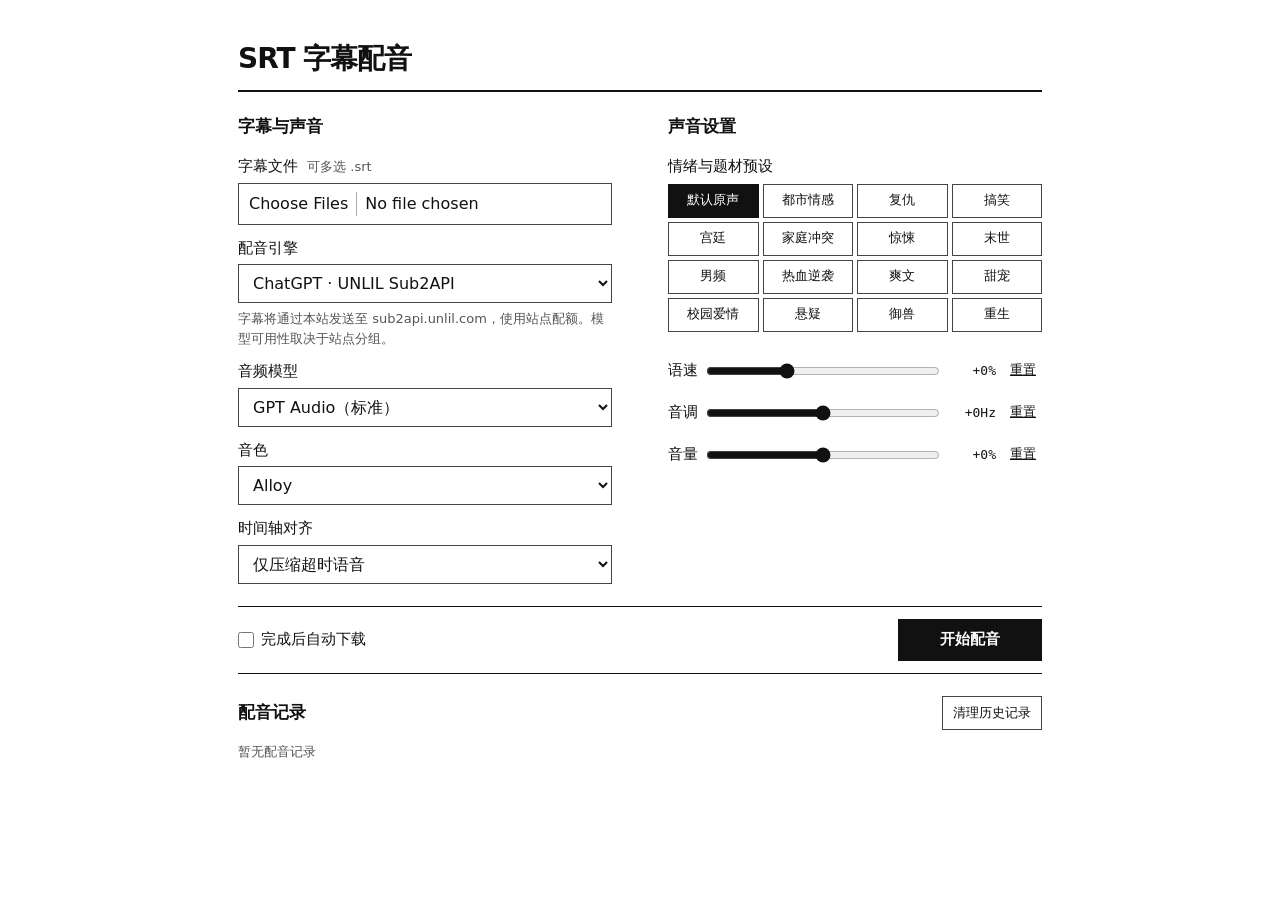
==== index.html @ a4a6eb02 "Offer engine-specific model, voice and Azure region menus" ====
<!doctype html>
<html lang="zh-CN"><head>
<meta charset="utf-8"><meta name="viewport" content="width=device-width,initial-scale=1">
<title>SRT 字幕配音</title>
<link rel="icon" href="data:,">
<link rel="stylesheet" href="./studio.css">
</head><body><main>
<header><h1>SRT 字幕配音</h1></header>
<div class="workspace">
<section aria-labelledby="source"><h2 id="source">字幕与声音</h2>
<label for="srtFiles">字幕文件 <small>可多选 .srt</small></label>
<input type="file" id="srtFiles" accept=".srt" multiple>
<label for="engineSelect">配音引擎</label>
<select id="engineSelect"><option value="local">浏览器本地语音</option><option value="azure-key">微软 Azure Speech · 自填密钥</option><option value="sub2api" selected>ChatGPT · UNLIL Sub2API</option><option value="compatible">兼容语音接口 · 自选模型</option><option value="azure" disabled hidden>微软 Azure Speech · 站点提供</option></select>
            <p id="engineNote"></p>
<div id="localFields" hidden><button type="button" id="downloadEngine">下载并缓存引擎（9.3 MB）</button></div>
<div id="azureFields" class="provider-fields" hidden>
<label for="azureRegion">Azure 资源区域</label><select id="azureRegion"><option value="" selected disabled>选择 Speech 资源所在区域</option><option value="japaneast">日本东部 · japaneast</option><option value="japanwest">日本西部 · japanwest</option><option value="eastasia">东亚 · eastasia</option><option value="southeastasia">东南亚 · southeastasia</option><option value="koreacentral">韩国中部 · koreacentral</option><option value="eastus">美国东部 · eastus</option><option value="eastus2">美国东部 2 · eastus2</option><option value="westus">美国西部 · westus</option><option value="westus2">美国西部 2 · westus2</option><option value="westeurope">西欧 · westeurope</option><option value="northeurope">北欧 · northeurope</option><option value="uksouth">英国南部 · uksouth</option><option value="australiaeast">澳大利亚东部 · australiaeast</option><option value="canadacentral">加拿大中部 · canadacentral</option><option value="centralindia">印度中部 · centralindia</option><option value="centralus">美国中部 · centralus</option><option value="francecentral">法国中部 · francecentral</option><option value="germanywestcentral">德国中西部 · germanywestcentral</option><option value=":other">其他（自定义）</option></select>
<input id="azureRegionOther" aria-label="自定义Azure 资源区域" placeholder="自定义Azure 资源区域" hidden spellcheck="false">
<label for="azureKey">Speech 资源密钥</label><input id="azureKey" type="password" autocomplete="off" spellcheck="false">
</div>
<div id="sub2Fields" class="provider-fields" hidden>
<label for="sub2Model">音频模型</label><select id="sub2Model"><option value="gpt-audio">GPT Audio（标准）</option><option value="gpt-audio-mini">GPT Audio mini（轻量）</option><option value=":other">其他（自定义）</option></select>
<input id="sub2ModelOther" aria-label="自定义音频模型" placeholder="自定义音频模型" hidden spellcheck="false">
<label for="sub2Voice">音色</label><select id="sub2Voice"><option value="alloy">Alloy</option><option value=":other">其他（自定义）</option></select>
<input id="sub2VoiceOther" aria-label="自定义音色" placeholder="自定义音色" hidden spellcheck="false">
</div>
<div id="customFields" class="provider-fields" hidden>
<label for="speechUrl">语音合成接口（完整 HTTPS 地址）</label><input id="speechUrl" type="url" value="https://api.openai.com/v1/audio/speech" spellcheck="false">
<label for="speechModel">语音模型</label><select id="speechModel"><option value="gpt-4o-mini-tts">GPT-4o mini TTS</option><option value="tts-1">TTS-1（低延迟）</option><option value="tts-1-hd">TTS-1 HD（高音质）</option><option value=":other">其他（自定义）</option></select>
<input id="speechModelOther" aria-label="自定义语音模型" placeholder="自定义语音模型" hidden spellcheck="false">
<label for="customVoice">音色</label><select id="customVoice"><option value="alloy">Alloy</option><option value=":other">其他（自定义）</option></select>
<input id="customVoiceOther" aria-label="自定义音色" placeholder="自定义音色" hidden spellcheck="false">
<label for="customKey">接口密钥</label><input id="customKey" type="password" autocomplete="off" spellcheck="false">
</div>
<label for="voiceSelect">配音员</label>
<select id="voiceSelect">
<option value="ja+m3">日语男声</option>
<option value="ja+f3">日语女声</option>
<option value="ko+m3">韩语男声</option>
<option value="ko+f3">韩语女声</option>
<option value="en-us+m3">英语男声</option>
<option value="en-us+f3">英语女声</option>
<option value="de+m3">德语男声</option>
<option value="de+f3">德语女声</option>
</select>
<label for="speedModeSelect">时间轴对齐</label>
<select id="speedModeSelect"><option value="仅加速">仅压缩超时语音</option><option value="加速和减速">拉伸或压缩至字幕时长</option></select>
</section>
<section aria-labelledby="settings"><h2 id="settings">声音设置</h2>
<fieldset><legend>情绪与题材预设</legend>
<div class="presets" id="presetContainer">
<button type="button" class="preset-btn active" onclick="applyPreset(0, 0, 0, this)">默认原声</button>
<button type="button" class="preset-btn" onclick="applyPreset(0, 0, -5, this)">都市情感</button>
<button type="button" class="preset-btn" onclick="applyPreset(-15, -10, 5, this)">复仇</button>
<button type="button" class="preset-btn" onclick="applyPreset(20, 15, 5, this)">搞笑</button>
<button type="button" class="preset-btn" onclick="applyPreset(-15, -5, 0, this)">宫廷</button>
<button type="button" class="preset-btn" onclick="applyPreset(15, 10, 15, this)">家庭冲突</button>
<button type="button" class="preset-btn" onclick="applyPreset(-20, -15, -10, this)">惊悚</button>
<button type="button" class="preset-btn" onclick="applyPreset(-15, -10, 0, this)">末世</button>
<button type="button" class="preset-btn" onclick="applyPreset(10, -5, 10, this)">男频</button>
<button type="button" class="preset-btn" onclick="applyPreset(25, 10, 15, this)">热血逆袭</button>
<button type="button" class="preset-btn" onclick="applyPreset(15, 5, 10, this)">爽文</button>
<button type="button" class="preset-btn" onclick="applyPreset(-5, 10, -5, this)">甜宠</button>
<button type="button" class="preset-btn" onclick="applyPreset(5, 10, 0, this)">校园爱情</button>
<button type="button" class="preset-btn" onclick="applyPreset(-15, -10, -5, this)">悬疑</button>
<button type="button" class="preset-btn" onclick="applyPreset(10, 0, 5, this)">御兽</button>
<button type="button" class="preset-btn" onclick="applyPreset(0, -5, 5, this)">重生</button>
</div></fieldset>
<div class="adjustments"><div class="adjust"><label for="rateSlider">语速</label>
        <input type="range" id="rateSlider" min="-50" max="100" value="0" oninput="updateValue('rateSlider','rateVal','%',true,true)">
        <output id="rateVal" for="rateSlider">+0%</output>
        <button class="reset-link" aria-label="重置语速" onclick="resetSlider('rateSlider',0,'rateVal','%',true)">重置</button></div>
<div class="adjust"><label for="pitchSlider">音调</label>
        <input type="range" id="pitchSlider" min="-50" max="50" value="0" oninput="updateValue('pitchSlider','pitchVal','Hz',true,true)">
        <output id="pitchVal" for="pitchSlider">+0Hz</output>
        <button class="reset-link" aria-label="重置音调" onclick="resetSlider('pitchSlider',0,'pitchVal','Hz',true)">重置</button></div>
<div class="adjust"><label for="volumeSlider">音量</label>
        <input type="range" id="volumeSlider" min="-50" max="50" value="0" oninput="updateValue('volumeSlider','volVal','%',true,true)">
        <output id="volVal" for="volumeSlider">+0%</output>
        <button class="reset-link" aria-label="重置音量" onclick="resetSlider('volumeSlider',0,'volVal','%',true)">重置</button></div></div></section>
</div>
<div class="run"><label class="check"><input type="checkbox" id="autoDlToggle" onchange="toggleAutoDl()">完成后自动下载</label><button id="submitBtn" onclick="startBatchConversion()">开始配音</button></div>
<p id="notice" role="status" hidden></p>
<section class="results" aria-labelledby="history"><div class="result-head"><h2 id="history">配音记录</h2><button onclick="clearFinishedTasks()">清理历史记录</button></div>
<div id="taskList"></div><p class="empty">暂无配音记录</p></section>
</main><script src="./studio.js"></script><script src="./cloud-speech.js"></script></body></html>
---- studio.css ----
:root {color-scheme:light; font:15px/1.5 system-ui,-apple-system,"Segoe UI",sans-serif; color:#111; background:#fff; accent-color:#111}
* {box-sizing:border-box}
body {margin:0}
main {max-width:860px; margin:clamp(16px,4vw,42px) auto; padding:0 clamp(14px,3vw,28px)}
header {border-bottom:2px solid; padding-bottom:14px}
h1,h2,p {margin:0}
h1 {font-size:clamp(22px,3vw,28px); line-height:1.2; letter-spacing:-.035em}
h2 {font-size:17px; margin-bottom:16px}
.workspace {display:grid; grid-template-columns:1fr 1fr; gap:clamp(24px,5vw,56px); padding:22px 0}
section,.workspace>* {min-width:0}
label,legend {display:block; margin:12px 0 5px; font-weight:550}
small,#engineNote,.empty {color:#555; font-weight:400; font-size:13px}
small {margin-inline-start:4px}
input,select,button {font:inherit; color:inherit; max-width:100%}
input:not([type=range],[type=checkbox]),select,button {background:#fff; border:1px solid #444; border-radius:0; padding:8px 10px}
input:not([type=range],[type=checkbox]),select {width:100%; font-size:16px; min-width:0}
input[type=file] {overflow:hidden; text-overflow:ellipsis}
input::file-selector-button {border:0; border-right:1px solid #aaa; border-radius:0; font:inherit; background:white; color:inherit; margin-right:8px; padding:0 8px 0 0; cursor:pointer}
button {cursor:pointer; line-height:1.25}
button:disabled {opacity:.55; cursor:wait}
:focus-visible {outline:2px solid #111; outline-offset:2px}
button:hover:not(:disabled) {background:#eee}
#engineNote {margin:6px 0 0; overflow-wrap:anywhere}
fieldset {min-width:0; padding:0; border:0; margin:0}
legend {margin:0 0 6px; padding:0}
.presets {display:grid; grid-template-columns:repeat(4,minmax(0,1fr)); gap:4px}
.preset-btn {font-size:13px; min-height:34px; padding:4px 2px}
.preset-btn.active,#submitBtn {color:white; background:#111; border-color:#111}
.preset-btn.active:hover,#submitBtn:hover:not(:disabled) {background:#333}
.adjustments {margin-top:18px}
.adjust {display:grid; grid-template-columns:auto minmax(40px,1fr) 5ch auto; gap:8px; align-items:center; min-height:42px}
.adjust label,.check {margin:0}
.adjust input {width:100%; margin:0}
output {font:13px/1.2 ui-monospace,monospace; text-align:right}
.reset-link {border:0; padding:6px; text-decoration:underline; font-size:13px}
.run,.result-head {display:flex; align-items:center; justify-content:space-between; gap:12px; flex-wrap:wrap}
.run {border-block:1px solid; padding:12px 0}
.check {display:flex; align-items:center; gap:7px; font-weight:400}
.check input {margin:0; width:16px; height:16px}
#submitBtn {min-width:144px; min-height:42px; font-weight:650}
.results {margin-top:22px}
.result-head h2 {margin:0}
.result-head button,.task-actions button {font-size:13px}
.empty,#notice {margin-top:12px}
#taskList:not(:empty)+.empty,[hidden] {display:none!important}
.task-item {display:grid; grid-template-columns:minmax(0,1fr) auto; gap:8px; align-items:center; border-top:1px solid #bbb; margin-top:10px; padding-top:10px}
.task-info {display:grid; overflow-wrap:anywhere}
.task-info span {font-size:13px}
.task-actions a {color:inherit; text-underline-offset:3px}
audio {grid-column:1/-1; width:100%; height:34px}
@media(max-width:660px) {
  .workspace {grid-template-columns:1fr; gap:20px; padding:18px 0}
  .workspace section+section {border-top:1px solid #aaa; padding-top:16px}
  h2 {margin-bottom:12px}
  .preset-btn {min-height:38px}
}
@media(max-width:360px) {.run {align-items:stretch; flex-direction:column}.presets {grid-template-columns:repeat(3,minmax(0,1fr))}}
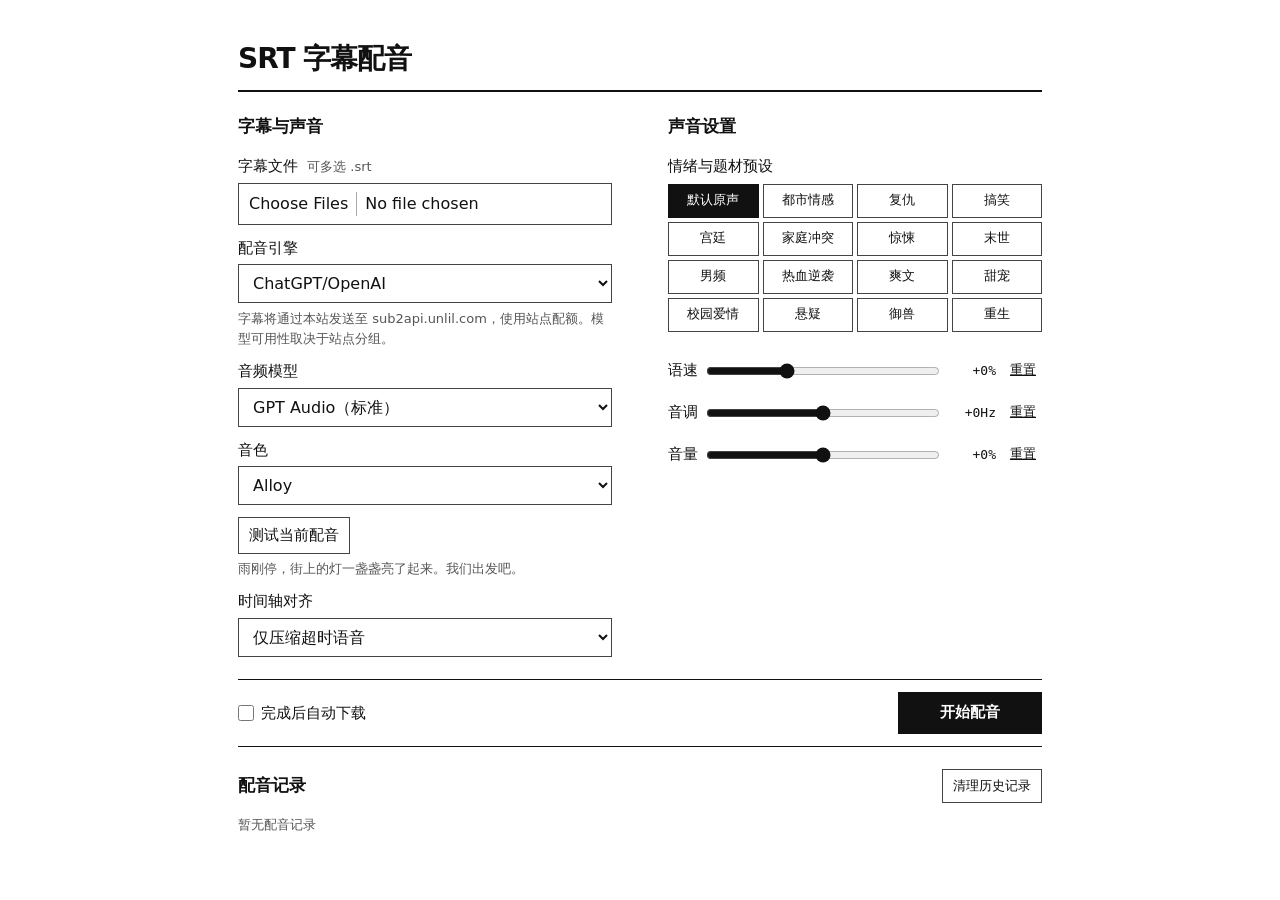
==== commit faf9ca7c: "Generate engine-specific voice samples with the selected settings" ====
--- a/index.html
+++ b/index.html
@@ -11,7 +11,7 @@
 <label for="srtFiles">字幕文件 <small>可多选 .srt</small></label>
 <input type="file" id="srtFiles" accept=".srt" multiple>
 <label for="engineSelect">配音引擎</label>
-<select id="engineSelect"><option value="local">浏览器本地语音</option><option value="azure-key">微软 Azure Speech · 自填密钥</option><option value="sub2api" selected>ChatGPT · UNLIL Sub2API</option><option value="compatible">兼容语音接口 · 自选模型</option><option value="azure" disabled hidden>微软 Azure Speech · 站点提供</option></select>
+<select id="engineSelect"><option value="local">浏览器本地语音</option><option value="azure-key">微软 Azure Speech · 自填密钥</option><option value="sub2api" selected>ChatGPT/OpenAI</option><option value="compatible">兼容语音接口 · 自选模型</option><option value="azure" disabled hidden>微软 Azure Speech · 站点提供</option></select>
             <p id="engineNote"></p>
 <div id="localFields" hidden><button type="button" id="downloadEngine">下载并缓存引擎（9.3 MB）</button></div>
 <div id="azureFields" class="provider-fields" hidden>
@@ -44,6 +44,8 @@
 <option value="de+m3">德语男声</option>
 <option value="de+f3">德语女声</option>
 </select>
+<div class="voice-example"><button type="button" id="sampleBtn" onclick="startBatchConversion(true)">测试当前配音</button>
+<p id="sampleText"></p></div>
 <label for="speedModeSelect">时间轴对齐</label>
 <select id="speedModeSelect"><option value="仅加速">仅压缩超时语音</option><option value="加速和减速">拉伸或压缩至字幕时长</option></select>
 </section>
--- a/studio.css
+++ b/studio.css
@@ -55,3 +55,6 @@
   .preset-btn {min-height:38px}
 }
 @media(max-width:360px) {.run {align-items:stretch; flex-direction:column}.presets {grid-template-columns:repeat(3,minmax(0,1fr))}}
+
+.voice-example {margin-top:12px}
+#sampleText {font-size:13px; color:#555; margin:5px 0 0}
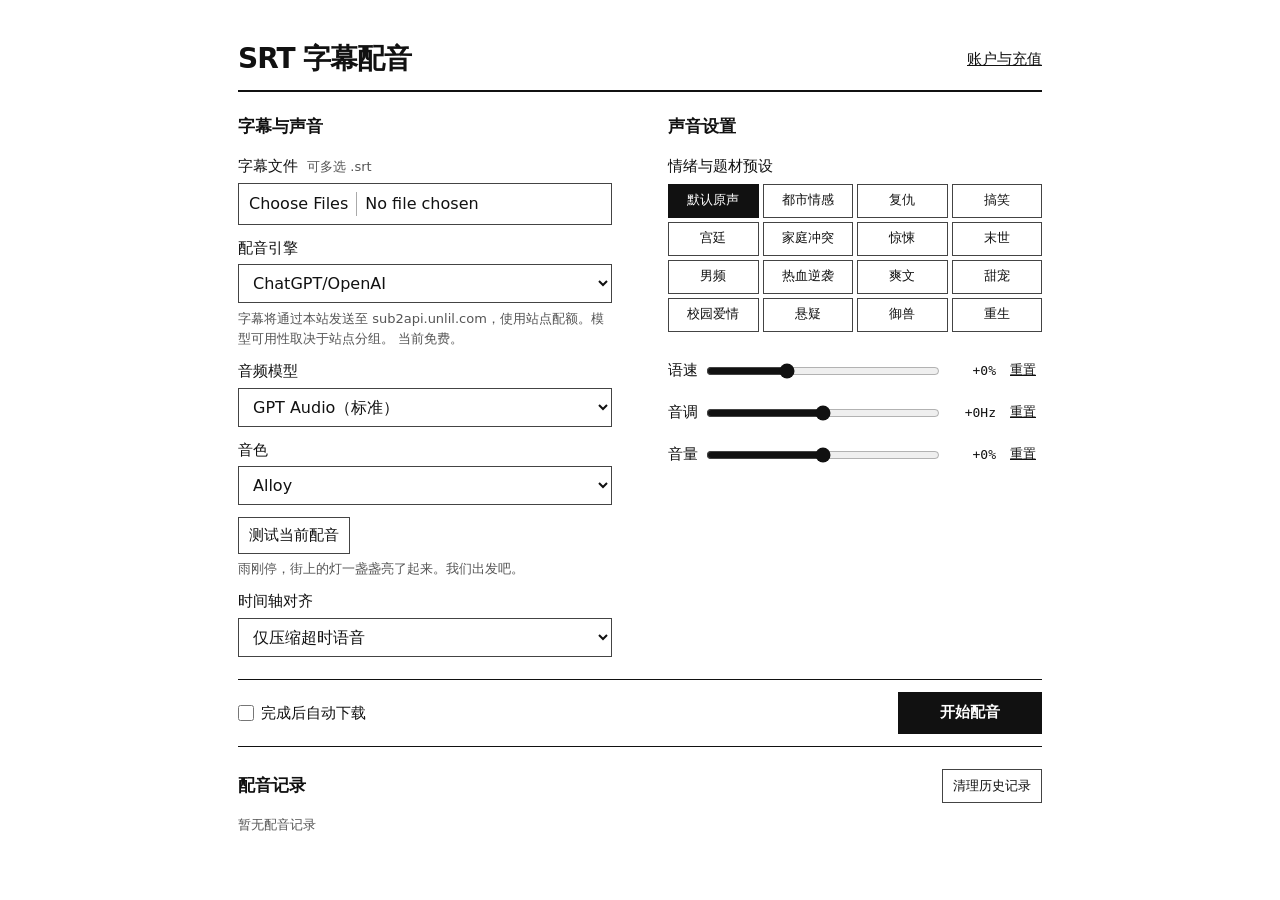
==== commit 409bd492: "Add user accounts, prepaid speech credits and UnlilPay checkout" ====
--- a/index.html
+++ b/index.html
@@ -5,7 +5,7 @@
 <link rel="icon" href="data:,">
 <link rel="stylesheet" href="./studio.css">
 </head><body><main>
-<header><h1>SRT 字幕配音</h1></header>
+<header><h1>SRT 字幕配音</h1><a href="/account">账户与充值</a></header>
 <div class="workspace">
 <section aria-labelledby="source"><h2 id="source">字幕与声音</h2>
 <label for="srtFiles">字幕文件 <small>可多选 .srt</small></label>
--- a/studio.css
+++ b/studio.css
@@ -58,3 +58,5 @@
 
 .voice-example {margin-top:12px}
 #sampleText {font-size:13px; color:#555; margin:5px 0 0}
+
+header {display:flex;justify-content:space-between;align-items:center;gap:12px} header a {color:inherit}
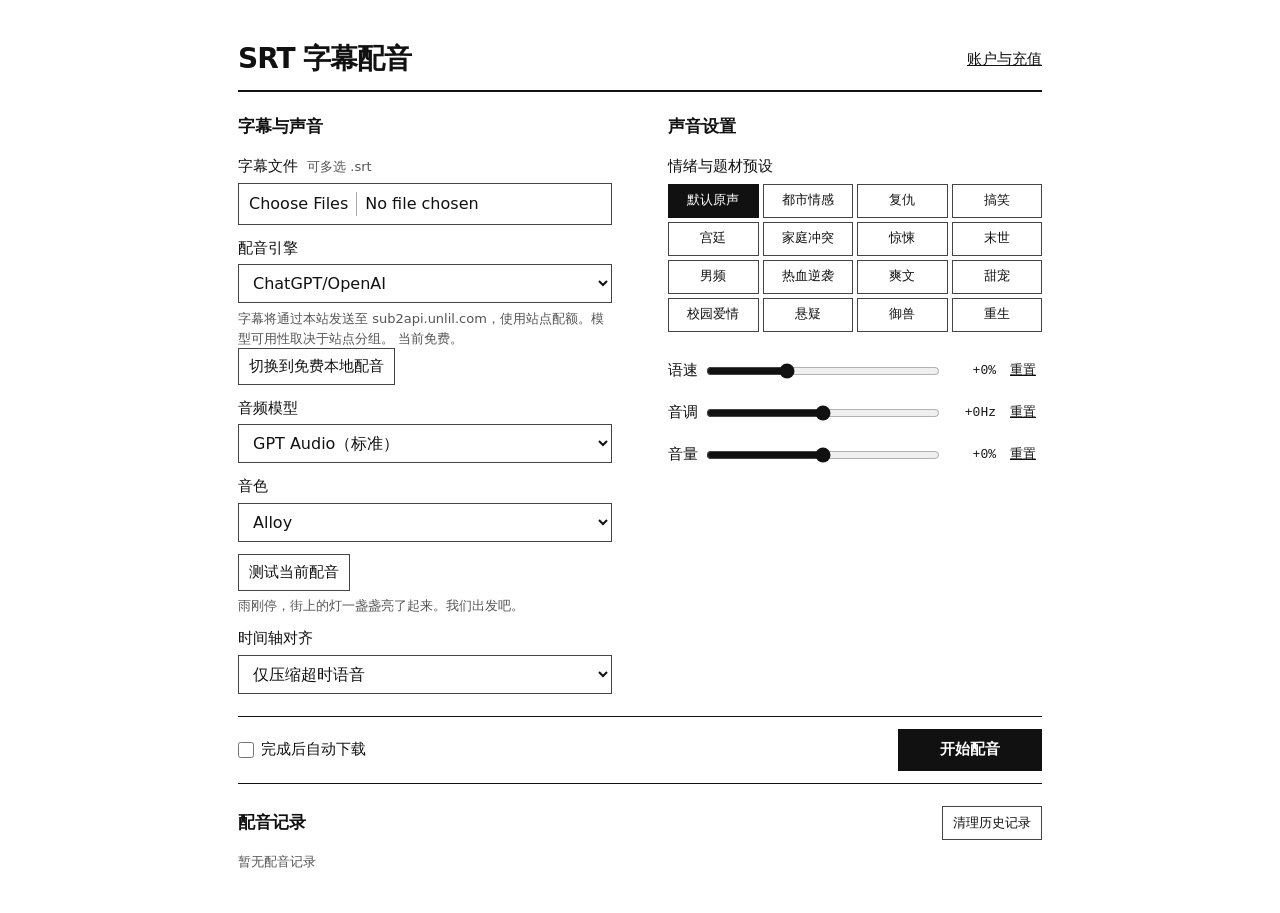
==== commit c6a9535e: "Add manual local speech recovery and engine download progress" ====
--- a/index.html
+++ b/index.html
@@ -13,6 +13,7 @@
 <label for="engineSelect">配音引擎</label>
 <select id="engineSelect"><option value="local">浏览器本地语音</option><option value="azure-key">微软 Azure Speech · 自填密钥</option><option value="sub2api" selected>ChatGPT/OpenAI</option><option value="compatible">兼容语音接口 · 自选模型</option><option value="azure" disabled hidden>微软 Azure Speech · 站点提供</option></select>
             <p id="engineNote"></p>
+<button type="button" id="useLocal">切换到免费本地配音</button>
 <div id="localFields" hidden><button type="button" id="downloadEngine">下载并缓存引擎（9.3 MB）</button></div>
 <div id="azureFields" class="provider-fields" hidden>
 <label for="azureRegion">Azure 资源区域</label><select id="azureRegion"><option value="" selected disabled>选择 Speech 资源所在区域</option><option value="japaneast">日本东部 · japaneast</option><option value="japanwest">日本西部 · japanwest</option><option value="eastasia">东亚 · eastasia</option><option value="southeastasia">东南亚 · southeastasia</option><option value="koreacentral">韩国中部 · koreacentral</option><option value="eastus">美国东部 · eastus</option><option value="eastus2">美国东部 2 · eastus2</option><option value="westus">美国西部 · westus</option><option value="westus2">美国西部 2 · westus2</option><option value="westeurope">西欧 · westeurope</option><option value="northeurope">北欧 · northeurope</option><option value="uksouth">英国南部 · uksouth</option><option value="australiaeast">澳大利亚东部 · australiaeast</option><option value="canadacentral">加拿大中部 · canadacentral</option><option value="centralindia">印度中部 · centralindia</option><option value="centralus">美国中部 · centralus</option><option value="francecentral">法国中部 · francecentral</option><option value="germanywestcentral">德国中西部 · germanywestcentral</option><option value=":other">其他（自定义）</option></select>
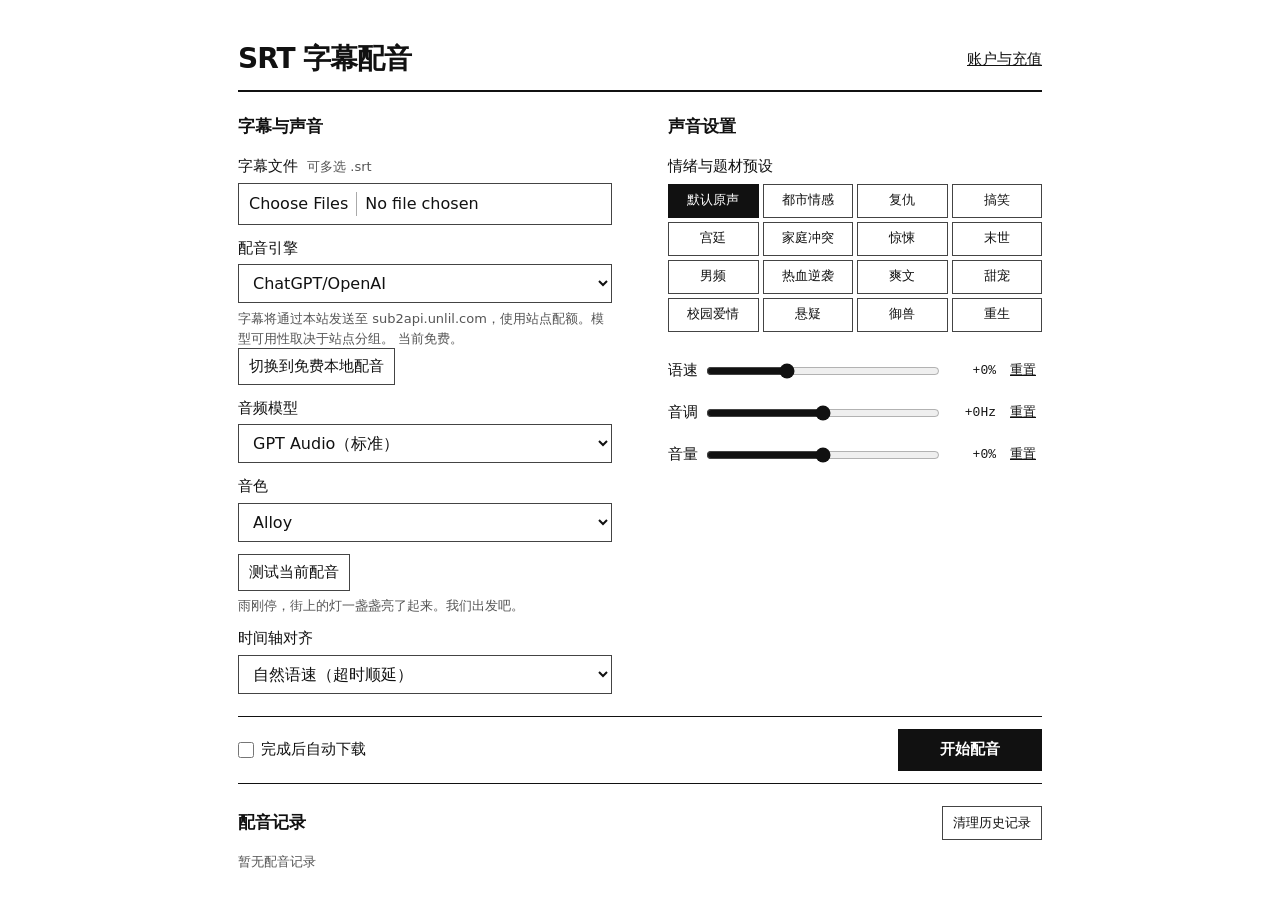
==== commit 3528b45c: "Support native subtitle pacing and administrator-managed Microsoft Neural voices" ====
--- a/index.html
+++ b/index.html
@@ -11,7 +11,7 @@
 <label for="srtFiles">字幕文件 <small>可多选 .srt</small></label>
 <input type="file" id="srtFiles" accept=".srt" multiple>
 <label for="engineSelect">配音引擎</label>
-<select id="engineSelect"><option value="local">浏览器本地语音</option><option value="azure-key">微软 Azure Speech · 自填密钥</option><option value="sub2api" selected>ChatGPT/OpenAI</option><option value="compatible">兼容语音接口 · 自选模型</option><option value="azure" disabled hidden>微软 Azure Speech · 站点提供</option></select>
+<select id="engineSelect"><option value="local">浏览器本地语音</option><option value="azure-key">微软 Azure Speech · 自填密钥</option><option value="sub2api" selected>ChatGPT/OpenAI</option><option value="compatible">兼容语音接口 · 自选模型</option><option value="azure">微软 Neural · 原版音色</option></select>
             <p id="engineNote"></p>
 <button type="button" id="useLocal">切换到免费本地配音</button>
 <div id="localFields" hidden><button type="button" id="downloadEngine">下载并缓存引擎（9.3 MB）</button></div>
@@ -48,7 +48,7 @@
 <div class="voice-example"><button type="button" id="sampleBtn" onclick="startBatchConversion(true)">测试当前配音</button>
 <p id="sampleText"></p></div>
 <label for="speedModeSelect">时间轴对齐</label>
-<select id="speedModeSelect"><option value="仅加速">仅压缩超时语音</option><option value="加速和减速">拉伸或压缩至字幕时长</option></select>
+<select id="speedModeSelect"><option value="natural" selected>自然语速（超时顺延）</option><option value="仅加速">仅压缩超时语音</option><option value="加速和减速">拉伸或压缩至字幕时长</option></select>
 </section>
 <section aria-labelledby="settings"><h2 id="settings">声音设置</h2>
 <fieldset><legend>情绪与题材预设</legend>
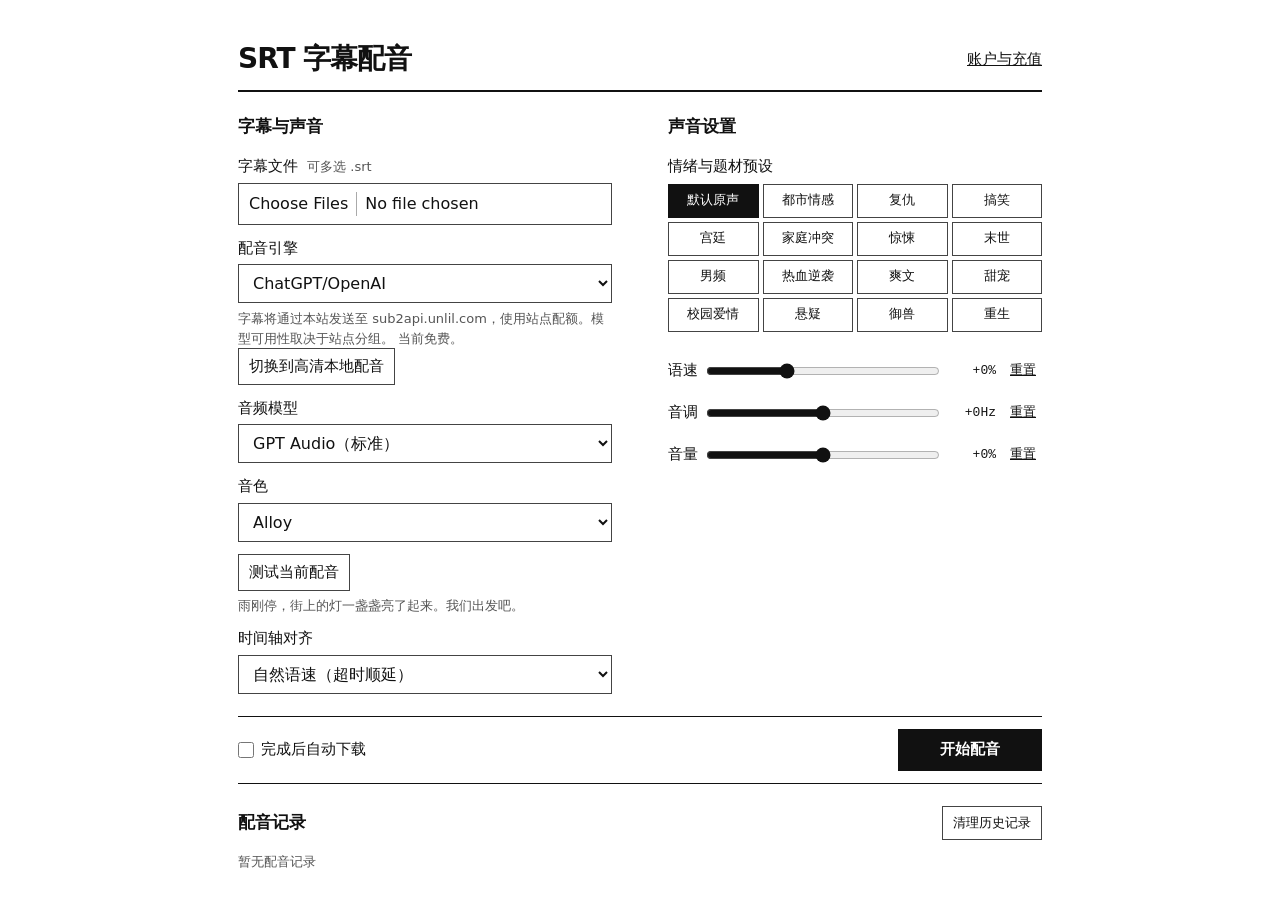
==== commit b02d4531: "Add manually cached neural voices for Mandarin, Japanese, Korean, English and German" ====
--- a/index.html
+++ b/index.html
@@ -11,10 +11,11 @@
 <label for="srtFiles">字幕文件 <small>可多选 .srt</small></label>
 <input type="file" id="srtFiles" accept=".srt" multiple>
 <label for="engineSelect">配音引擎</label>
-<select id="engineSelect"><option value="local">浏览器本地语音</option><option value="azure-key">微软 Azure Speech · 自填密钥</option><option value="sub2api" selected>ChatGPT/OpenAI</option><option value="compatible">兼容语音接口 · 自选模型</option><option value="azure">微软 Neural · 原版音色</option></select>
+<select id="engineSelect"><option value="neural">本地神经配音 · 高清</option><option value="local">浏览器本地语音 · 轻量</option><option value="azure-key">微软 Azure Speech · 自填密钥</option><option value="sub2api" selected>ChatGPT/OpenAI</option><option value="compatible">兼容语音接口 · 自选模型</option><option value="azure">微软 Neural · 原版音色</option></select>
             <p id="engineNote"></p>
-<button type="button" id="useLocal">切换到免费本地配音</button>
+<button type="button" id="useLocal">切换到高清本地配音</button>
 <div id="localFields" hidden><button type="button" id="downloadEngine">下载并缓存引擎（9.3 MB）</button></div>
+<div id="neuralFields" hidden><label for="neuralVoice">语言与音色</label><select id="neuralVoice"><option value="cmn">普通话 · Huayan</option><option value="ja">日语 · CSS10</option><option value="en-us">英语 · Lessac</option><option value="ko">韩语 · KSS</option><option value="de">德语 · Thorsten</option></select><button type="button" id="neuralDownload">下载并缓存音色</button></div>
 <div id="azureFields" class="provider-fields" hidden>
 <label for="azureRegion">Azure 资源区域</label><select id="azureRegion"><option value="" selected disabled>选择 Speech 资源所在区域</option><option value="japaneast">日本东部 · japaneast</option><option value="japanwest">日本西部 · japanwest</option><option value="eastasia">东亚 · eastasia</option><option value="southeastasia">东南亚 · southeastasia</option><option value="koreacentral">韩国中部 · koreacentral</option><option value="eastus">美国东部 · eastus</option><option value="eastus2">美国东部 2 · eastus2</option><option value="westus">美国西部 · westus</option><option value="westus2">美国西部 2 · westus2</option><option value="westeurope">西欧 · westeurope</option><option value="northeurope">北欧 · northeurope</option><option value="uksouth">英国南部 · uksouth</option><option value="australiaeast">澳大利亚东部 · australiaeast</option><option value="canadacentral">加拿大中部 · canadacentral</option><option value="centralindia">印度中部 · centralindia</option><option value="centralus">美国中部 · centralus</option><option value="francecentral">法国中部 · francecentral</option><option value="germanywestcentral">德国中西部 · germanywestcentral</option><option value=":other">其他（自定义）</option></select>
 <input id="azureRegionOther" aria-label="自定义Azure 资源区域" placeholder="自定义Azure 资源区域" hidden spellcheck="false">
@@ -87,4 +88,4 @@
 <p id="notice" role="status" hidden></p>
 <section class="results" aria-labelledby="history"><div class="result-head"><h2 id="history">配音记录</h2><button onclick="clearFinishedTasks()">清理历史记录</button></div>
 <div id="taskList"></div><p class="empty">暂无配音记录</p></section>
-</main><script src="./studio.js"></script><script src="./cloud-speech.js"></script></body></html>
+</main><script src="./studio.js"></script><script src="./neural.js"></script><script src="./cloud-speech.js"></script></body></html>
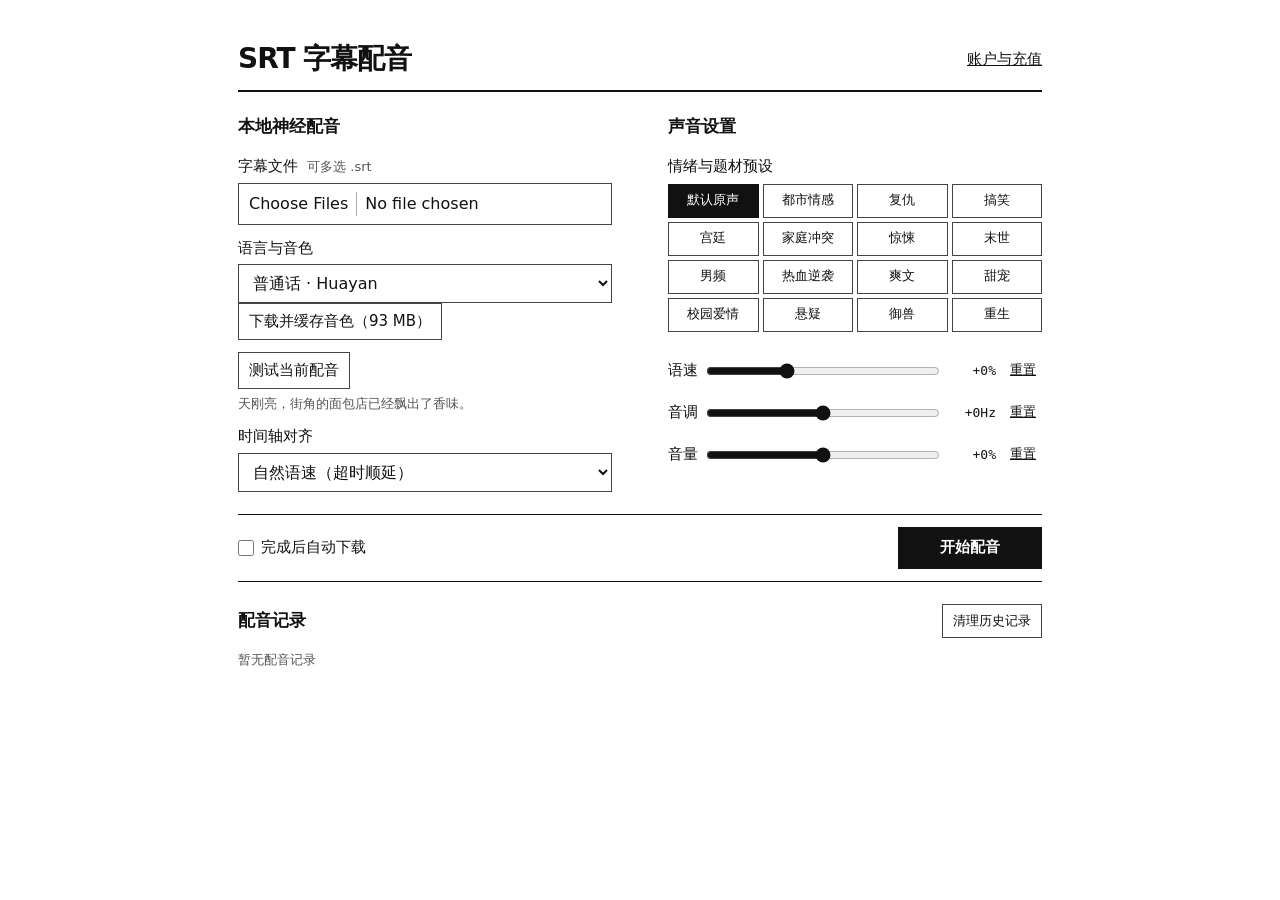
==== commit a5c675b5: "Keep only local neural dubbing and retire cloud speech routes" ====
--- a/index.html
+++ b/index.html
@@ -7,45 +7,10 @@
 </head><body><main>
 <header><h1>SRT 字幕配音</h1><a href="/account">账户与充值</a></header>
 <div class="workspace">
-<section aria-labelledby="source"><h2 id="source">字幕与声音</h2>
+<section aria-labelledby="source"><h2 id="source">本地神经配音</h2>
 <label for="srtFiles">字幕文件 <small>可多选 .srt</small></label>
 <input type="file" id="srtFiles" accept=".srt" multiple>
-<label for="engineSelect">配音引擎</label>
-<select id="engineSelect"><option value="neural">本地神经配音 · 高清</option><option value="local">浏览器本地语音 · 轻量</option><option value="azure-key">微软 Azure Speech · 自填密钥</option><option value="sub2api" selected>ChatGPT/OpenAI</option><option value="compatible">兼容语音接口 · 自选模型</option><option value="azure">微软 Neural · 原版音色</option></select>
-            <p id="engineNote"></p>
-<button type="button" id="useLocal">切换到高清本地配音</button>
-<div id="localFields" hidden><button type="button" id="downloadEngine">下载并缓存引擎（9.3 MB）</button></div>
-<div id="neuralFields" hidden><label for="neuralVoice">语言与音色</label><select id="neuralVoice"><option value="cmn">普通话 · Huayan</option><option value="ja">日语 · CSS10</option><option value="en-us">英语 · Lessac</option><option value="ko">韩语 · KSS</option><option value="de">德语 · Thorsten</option></select><button type="button" id="neuralDownload">下载并缓存音色</button></div>
-<div id="azureFields" class="provider-fields" hidden>
-<label for="azureRegion">Azure 资源区域</label><select id="azureRegion"><option value="" selected disabled>选择 Speech 资源所在区域</option><option value="japaneast">日本东部 · japaneast</option><option value="japanwest">日本西部 · japanwest</option><option value="eastasia">东亚 · eastasia</option><option value="southeastasia">东南亚 · southeastasia</option><option value="koreacentral">韩国中部 · koreacentral</option><option value="eastus">美国东部 · eastus</option><option value="eastus2">美国东部 2 · eastus2</option><option value="westus">美国西部 · westus</option><option value="westus2">美国西部 2 · westus2</option><option value="westeurope">西欧 · westeurope</option><option value="northeurope">北欧 · northeurope</option><option value="uksouth">英国南部 · uksouth</option><option value="australiaeast">澳大利亚东部 · australiaeast</option><option value="canadacentral">加拿大中部 · canadacentral</option><option value="centralindia">印度中部 · centralindia</option><option value="centralus">美国中部 · centralus</option><option value="francecentral">法国中部 · francecentral</option><option value="germanywestcentral">德国中西部 · germanywestcentral</option><option value=":other">其他（自定义）</option></select>
-<input id="azureRegionOther" aria-label="自定义Azure 资源区域" placeholder="自定义Azure 资源区域" hidden spellcheck="false">
-<label for="azureKey">Speech 资源密钥</label><input id="azureKey" type="password" autocomplete="off" spellcheck="false">
-</div>
-<div id="sub2Fields" class="provider-fields" hidden>
-<label for="sub2Model">音频模型</label><select id="sub2Model"><option value="gpt-audio">GPT Audio（标准）</option><option value="gpt-audio-mini">GPT Audio mini（轻量）</option><option value=":other">其他（自定义）</option></select>
-<input id="sub2ModelOther" aria-label="自定义音频模型" placeholder="自定义音频模型" hidden spellcheck="false">
-<label for="sub2Voice">音色</label><select id="sub2Voice"><option value="alloy">Alloy</option><option value=":other">其他（自定义）</option></select>
-<input id="sub2VoiceOther" aria-label="自定义音色" placeholder="自定义音色" hidden spellcheck="false">
-</div>
-<div id="customFields" class="provider-fields" hidden>
-<label for="speechUrl">语音合成接口（完整 HTTPS 地址）</label><input id="speechUrl" type="url" value="https://api.openai.com/v1/audio/speech" spellcheck="false">
-<label for="speechModel">语音模型</label><select id="speechModel"><option value="gpt-4o-mini-tts">GPT-4o mini TTS</option><option value="tts-1">TTS-1（低延迟）</option><option value="tts-1-hd">TTS-1 HD（高音质）</option><option value=":other">其他（自定义）</option></select>
-<input id="speechModelOther" aria-label="自定义语音模型" placeholder="自定义语音模型" hidden spellcheck="false">
-<label for="customVoice">音色</label><select id="customVoice"><option value="alloy">Alloy</option><option value=":other">其他（自定义）</option></select>
-<input id="customVoiceOther" aria-label="自定义音色" placeholder="自定义音色" hidden spellcheck="false">
-<label for="customKey">接口密钥</label><input id="customKey" type="password" autocomplete="off" spellcheck="false">
-</div>
-<label for="voiceSelect">配音员</label>
-<select id="voiceSelect">
-<option value="ja+m3">日语男声</option>
-<option value="ja+f3">日语女声</option>
-<option value="ko+m3">韩语男声</option>
-<option value="ko+f3">韩语女声</option>
-<option value="en-us+m3">英语男声</option>
-<option value="en-us+f3">英语女声</option>
-<option value="de+m3">德语男声</option>
-<option value="de+f3">德语女声</option>
-</select>
+<div id="neuralFields"><label for="neuralVoice">语言与音色</label><select id="neuralVoice"><option value="cmn">普通话 · Huayan</option><option value="ja">日语 · CSS10</option><option value="en-us">英语 · Lessac</option><option value="ko">韩语 · KSS</option><option value="de">德语 · Thorsten</option></select><button type="button" id="neuralDownload">下载并缓存音色</button></div>
 <div class="voice-example"><button type="button" id="sampleBtn" onclick="startBatchConversion(true)">测试当前配音</button>
 <p id="sampleText"></p></div>
 <label for="speedModeSelect">时间轴对齐</label>
@@ -88,4 +53,4 @@
 <p id="notice" role="status" hidden></p>
 <section class="results" aria-labelledby="history"><div class="result-head"><h2 id="history">配音记录</h2><button onclick="clearFinishedTasks()">清理历史记录</button></div>
 <div id="taskList"></div><p class="empty">暂无配音记录</p></section>
-</main><script src="./studio.js"></script><script src="./neural.js"></script><script src="./cloud-speech.js"></script></body></html>
+</main><script src="./studio.js"></script><script src="./neural.js"></script></body></html>
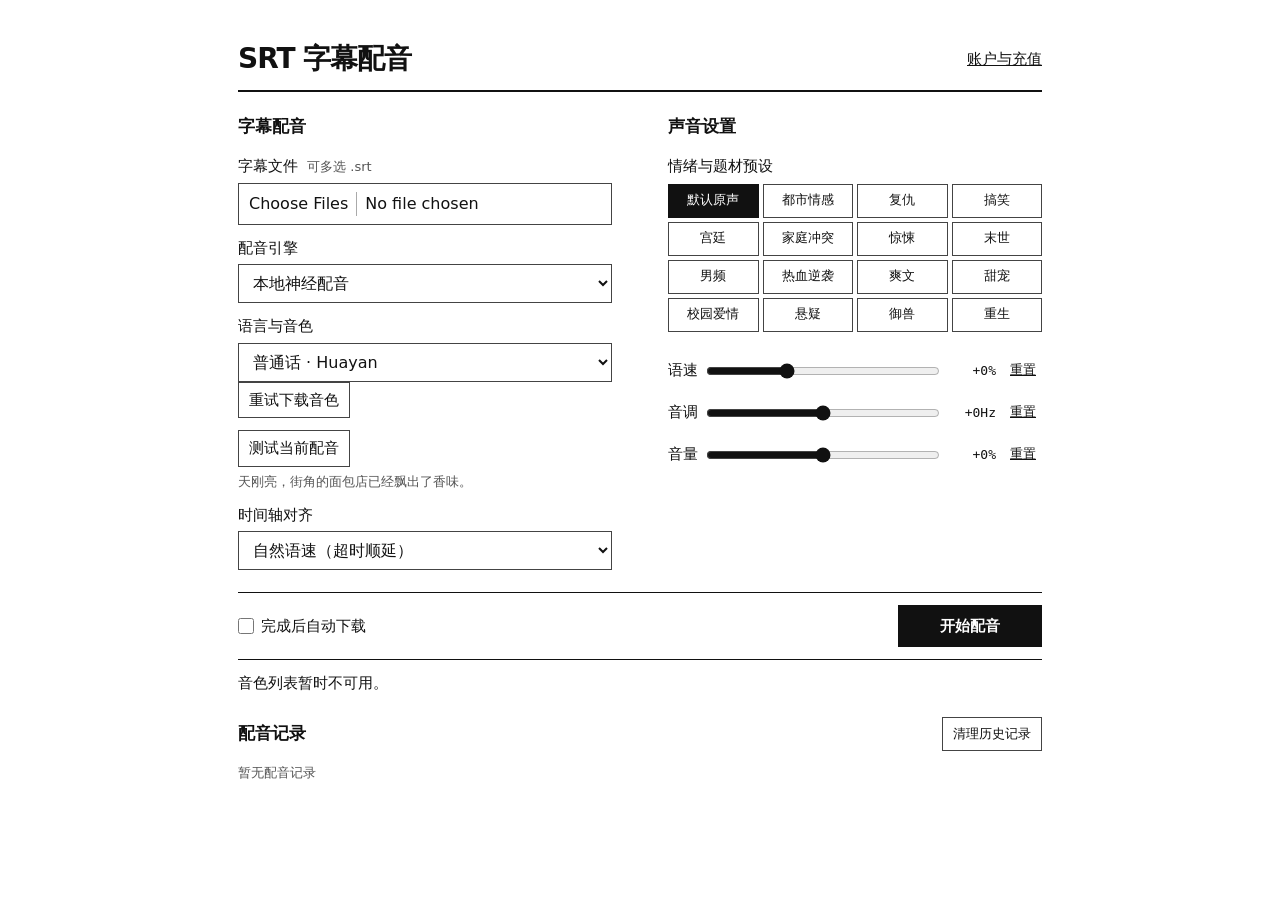
==== commit 111ec514: "Add multilingual online narration and original Azure voice mapping" ====
--- a/index.html
+++ b/index.html
@@ -7,9 +7,13 @@
 </head><body><main>
 <header><h1>SRT 字幕配音</h1><a href="/account">账户与充值</a></header>
 <div class="workspace">
-<section aria-labelledby="source"><h2 id="source">本地神经配音</h2>
+<section aria-labelledby="source"><h2 id="source">字幕配音</h2>
 <label for="srtFiles">字幕文件 <small>可多选 .srt</small></label>
 <input type="file" id="srtFiles" accept=".srt" multiple>
+<label for="engineSelect">配音引擎</label>
+<select id="engineSelect"><option value="local">本地神经配音</option><option value="polly">在线 TTS · Amazon Polly</option><option value="original" disabled>原版 TTS · 未配置 Azure</option></select>
+<div id="onlineFields" hidden><label for="onlineVoice">语言与音色</label><select id="onlineVoice"></select>
+<p id="engineNote"></p><div id="pollyLogin"></div></div>
 <div id="neuralFields"><label for="neuralVoice">语言与音色</label><select id="neuralVoice"><option value="cmn">普通话 · Huayan</option><option value="ja">日语 · CSS10</option><option value="en-us">英语 · Lessac</option><option value="ko">韩语 · KSS</option><option value="de">德语 · Thorsten</option></select><button type="button" id="neuralDownload">下载并缓存音色</button></div>
 <div class="voice-example"><button type="button" id="sampleBtn" onclick="startBatchConversion(true)">测试当前配音</button>
 <p id="sampleText"></p></div>
@@ -53,4 +57,4 @@
 <p id="notice" role="status" hidden></p>
 <section class="results" aria-labelledby="history"><div class="result-head"><h2 id="history">配音记录</h2><button onclick="clearFinishedTasks()">清理历史记录</button></div>
 <div id="taskList"></div><p class="empty">暂无配音记录</p></section>
-</main><script src="./studio.js"></script><script src="./neural.js"></script></body></html>
+</main><script src="./studio.js"></script><script src="./neural.js"></script><script src="./online.js"></script></body></html>
